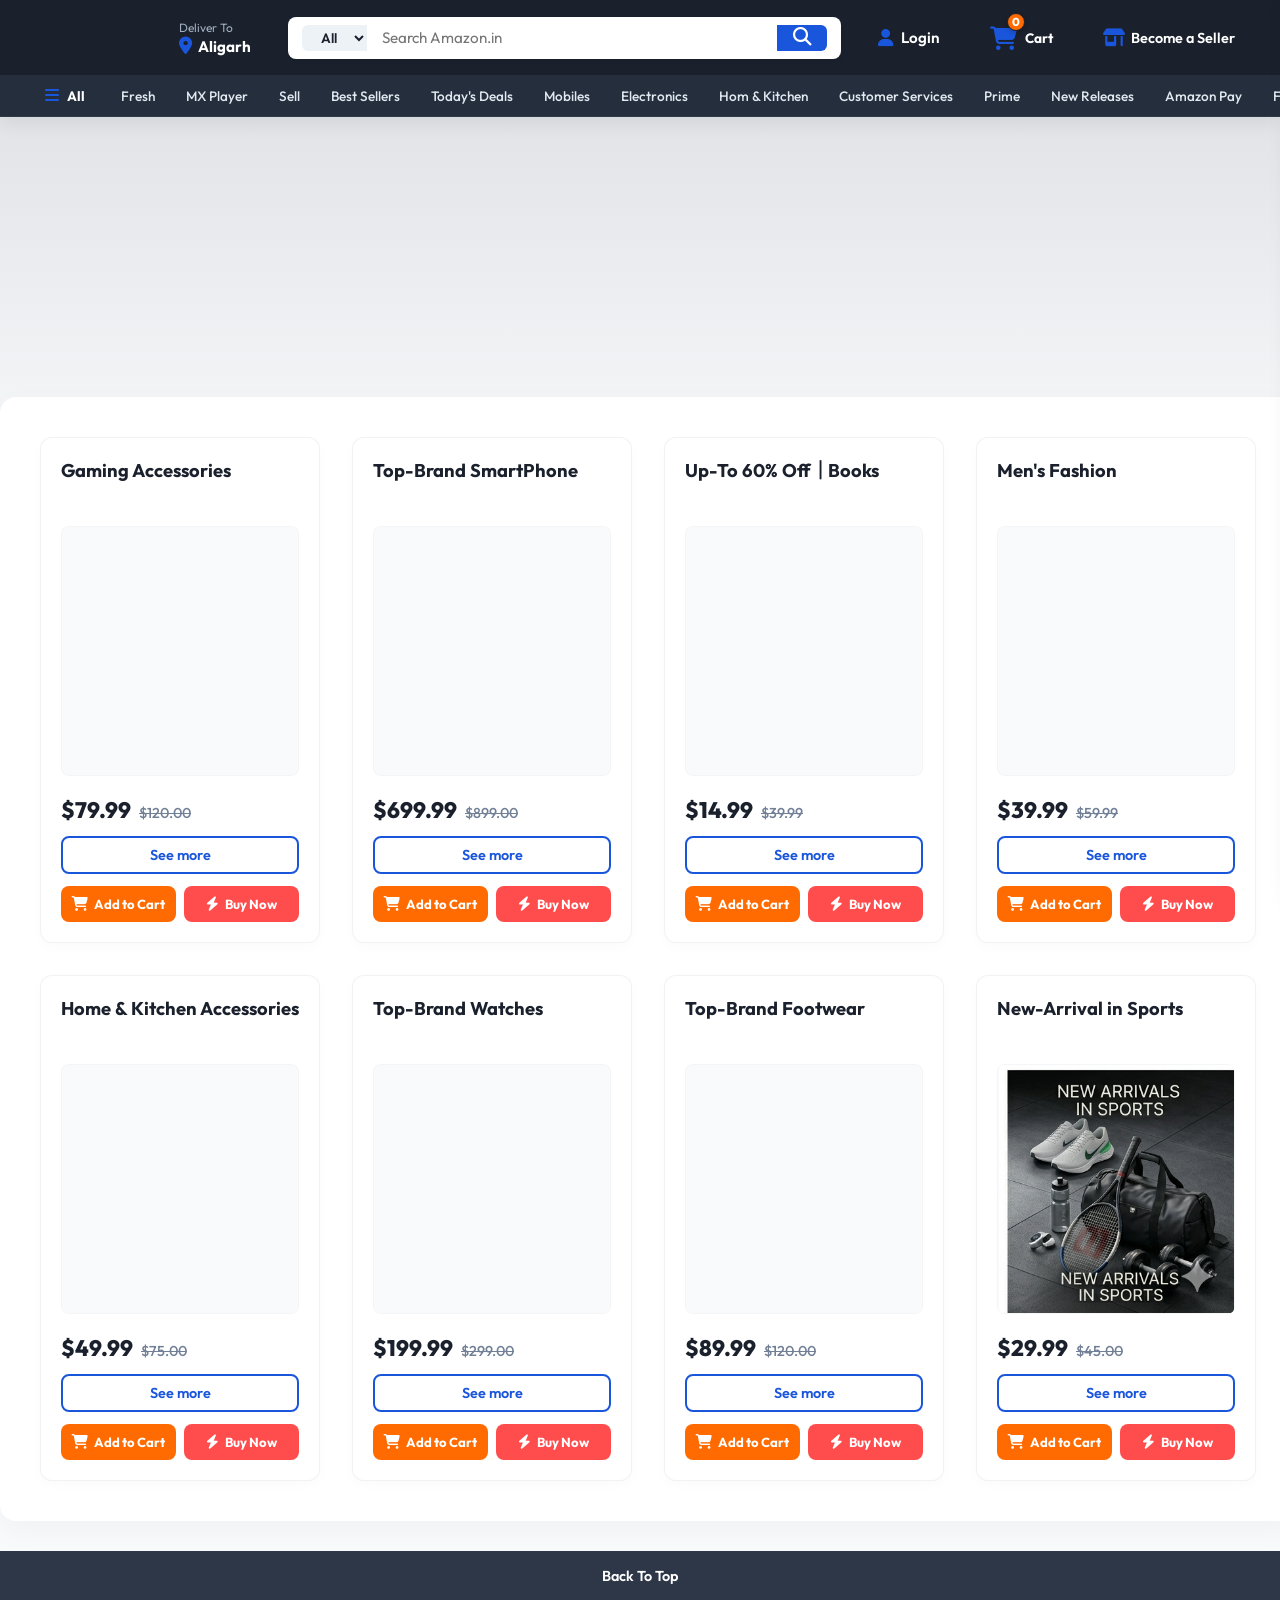
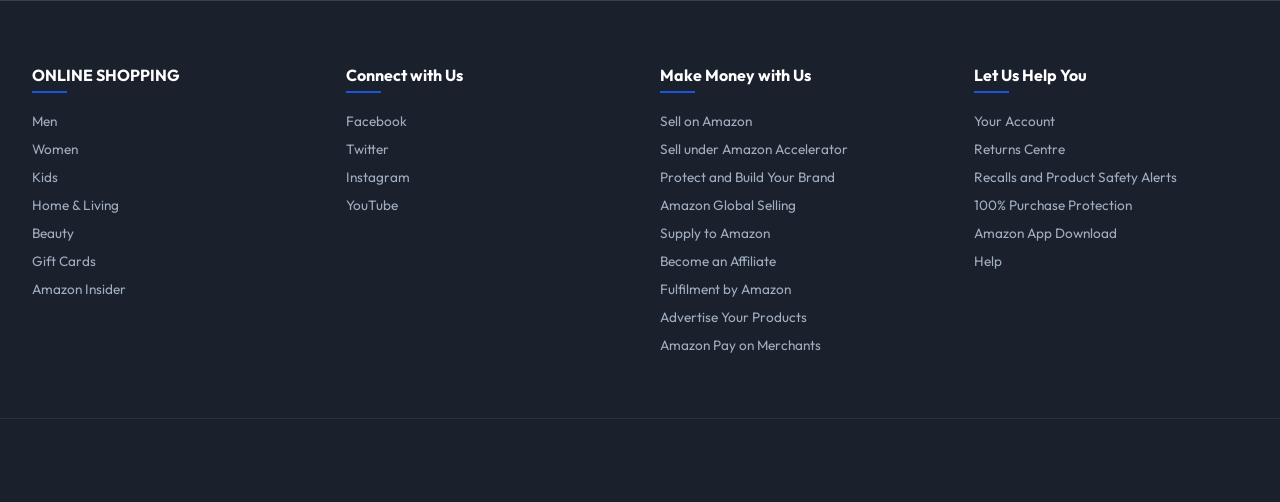
==== index.html @ 9ca62712 "Add files via upload" ====
<!DOCTYPE html>
<html lang="en">
<head>
    <meta charset="UTF-8">
    <meta http-equiv="X-UA-compatible" content="IE=edge">
    <meta name="viewport" content="width=device-width, initial-scale=1.0">
    <title>Amazon - Premium Online Shopping Store</title>
    <link rel="preconnect" href="https://fonts.googleapis.com">
    <link rel="preconnect" href="https://fonts.gstatic.com" crossorigin>
    <link href="https://fonts.googleapis.com/css2?family=Outfit:wght@300;400;500;600;700;800&display=swap" rel="stylesheet">
    <link rel="stylesheet" href="https://cdnjs.cloudflare.com/ajax/libs/font-awesome/6.4.0/css/all.min.css" integrity="sha512-iecdLmaskl7CVkqkXNQ/ZH/XLlvWZOJyj7Yy7tcenmpD1ypASozpmT/E0iPtmFIB46ZmdtAc9eNBvH0H/ZpiBw==" crossorigin="anonymous" referrerpolicy="no-referrer" />
    <link rel="stylesheet" href="style.css">
    <link rel="shortcut icon" href="images/fav.jpg" type="image/x-icon">
</head>
<body>
      <header>
        <div class="navbar">
            <div class="nav-logo border">
                <div class="logo"></div>
            </div>
            <div class="nav-add border" id="navLocationBtn">
               <p class="add1">Deliver To</p>
               <div class="add-icon">
                <i class="fa-solid fa-location-dot"></i>
                <p class="add2" id="navLocationText">Aligarh</p>
               </div>
           </div> 
            
           <div class="nav-search border">
            <select class="search-select" id="searchCategory">
             <option value="All">All</option>
             <option value="Electronics">Electronics</option>
             <option value="Books">Books</option>
             <option value="Fashion">Fashion</option>
             <option value="Home & Kitchen">Home & Kitchen</option>
             <option value="Sports">Sports</option>
            </select>
            <input placeholder="Search Amazon.in" class="input" id="searchInput">
            <div class="search-icon" id="searchBtn">
                <i class="fa-solid fa-magnifying-glass"></i>
               </div>
             </div>
             <div class="login border">
               <i class="fa-solid fa-user"></i>
               <a href="index2.html">Login</a>
           </div>
           <div class="cart border" id="cartBtn">
             <div class="cart-icon-wrapper">
               <i class="fa-solid fa-cart-shopping"></i>
               <span class="cart-badge" id="cartBadge">0</span>
             </div>
             <div class="cart2">
               Cart
             </div>
           </div>
           <div class="becomeaseller border">
             <i class="fa-solid fa-shop"></i>
             Become a Seller
         </div>
          </div>

          
         
       
        <div class="panel">
          <div class="panel-All border" id="allMenuBtn">
            <div class="panel-icon">
              <i class="fa-solid fa-bars"></i>
            </div>
            All
            <div class="panel-ops">
              <p>Fresh</p>
              <p>MX Player</p>
              <p>Sell</p>
              <p>Best Sellers</p>
              <p>Today's Deals</p>
              <p>Mobiles</p>
              <p>Electronics</p>
              <p>Hom & Kitchen</p>
              <p>Customer Services</p>
              <p>Prime</p>
              <p>New Releases</p>
              <p>Amazon Pay</p>
              <p>Fashion</p>
              <p>Car & Motorbike</p>
            </div>
          </div>
        </div>
      </header>

      <div class="main">
        
      </div>
      <!-- Main Content -->

      <div class="main-content">
        <!-- Card 1 -->
        <div class="content" data-id="1" data-name="Gaming Accessories" data-price="79.99" data-category="Electronics" data-image="Images/c1.png">
          <div class="co1">
            <h2>Gaming Accessories</h2>
            <div class="img1" style="background-image: url('Images/c1.png');"></div>
            <div class="product-price-row">
              <span class="price-tag">$79.99</span>
              <span class="original-price">$120.00</span>
            </div>
            <div class="card-footer">
              <a href="#" class="content-a">See more</a>
              <div class="action-buttons">
                <button class="btn-add-to-cart"><i class="fa-solid fa-cart-shopping"></i> Add to Cart</button>
                <button class="btn-buy-now"><i class="fa-solid fa-bolt"></i> Buy Now</button>
              </div>
            </div>
          </div>
        </div>

        <!-- Card 2 -->
        <div class="content" data-id="2" data-name="Top-Brand SmartPhone" data-price="699.99" data-category="Electronics" data-image="Images/c2.png">
          <div class="co1">
            <h2>Top-Brand SmartPhone</h2>
            <div class="img1" style="background-image: url('Images/c2.png');"></div>
            <div class="product-price-row">
              <span class="price-tag">$699.99</span>
              <span class="original-price">$899.00</span>
            </div>
            <div class="card-footer">
              <a href="#" class="content-a">See more</a>
              <div class="action-buttons">
                <button class="btn-add-to-cart"><i class="fa-solid fa-cart-shopping"></i> Add to Cart</button>
                <button class="btn-buy-now"><i class="fa-solid fa-bolt"></i> Buy Now</button>
              </div>
            </div>
          </div>
        </div>

        <!-- Card 3 -->
        <div class="content" data-id="3" data-name="Up-To 60% Off ⏐ Books" data-price="14.99" data-category="Books" data-image="Images/c3.png">
          <div class="co1">
            <h2>Up-To 60% Off ⏐ Books</h2>
            <div class="img1" style="background-image: url('Images/c4.png');"></div>
            <div class="product-price-row">
              <span class="price-tag">$14.99</span>
              <span class="original-price">$39.99</span>
            </div>
            <div class="card-footer">
              <a href="#" class="content-a">See more</a>
              <div class="action-buttons">
                <button class="btn-add-to-cart"><i class="fa-solid fa-cart-shopping"></i> Add to Cart</button>
                <button class="btn-buy-now"><i class="fa-solid fa-bolt"></i> Buy Now</button>
              </div>
            </div>
          </div>
        </div>

        <!-- Card 4 -->
        <div class="content" data-id="4" data-name="Men's Fashion" data-price="39.99" data-category="Fashion" data-image="Images/c4.png">
          <div class="co1">
            <h2>Men's Fashion</h2>
            <div class="img1" style="background-image: url('Images/c3.png');"></div>
            <div class="product-price-row">
              <span class="price-tag">$39.99</span>
              <span class="original-price">$59.99</span>
            </div>
            <div class="card-footer">
              <a href="#" class="content-a">See more</a>
              <div class="action-buttons">
                <button class="btn-add-to-cart"><i class="fa-solid fa-cart-shopping"></i> Add to Cart</button>
                <button class="btn-buy-now"><i class="fa-solid fa-bolt"></i> Buy Now</button>
              </div>
            </div>
          </div>
        </div>

        <!-- Card 5 -->
        <div class="content" data-id="5" data-name="Home & Kitchen Accessories" data-price="49.99" data-category="Home & Kitchen" data-image="Images/c5.png">
          <div class="co1">
            <h2>Home & Kitchen Accessories</h2>
            <div class="img1" style="background-image: url('Images/c5.png');"></div>
            <div class="product-price-row">
              <span class="price-tag">$49.99</span>
              <span class="original-price">$75.00</span>
            </div>
            <div class="card-footer">
              <a href="#" class="content-a">See more</a>
              <div class="action-buttons">
                <button class="btn-add-to-cart"><i class="fa-solid fa-cart-shopping"></i> Add to Cart</button>
                <button class="btn-buy-now"><i class="fa-solid fa-bolt"></i> Buy Now</button>
              </div>
            </div>
          </div>
        </div>

        <!-- Card 6 -->
        <div class="content" data-id="6" data-name="Top-Brand Watches" data-price="199.99" data-category="Fashion" data-image="Images/c6.png">
          <div class="co1">
            <h2>Top-Brand Watches</h2>
            <div class="img1" style="background-image: url('Images/c6.png');"></div>
            <div class="product-price-row">
              <span class="price-tag">$199.99</span>
              <span class="original-price">$299.00</span>
            </div>
            <div class="card-footer">
              <a href="#" class="content-a">See more</a>
              <div class="action-buttons">
                <button class="btn-add-to-cart"><i class="fa-solid fa-cart-shopping"></i> Add to Cart</button>
                <button class="btn-buy-now"><i class="fa-solid fa-bolt"></i> Buy Now</button>
              </div>
            </div>
          </div>
        </div>

        <!-- Card 7 -->
        <div class="content" data-id="7" data-name="Top-Brand Footwear" data-price="89.99" data-category="Fashion" data-image="Images/c7.png">
          <div class="co1">
            <h2>Top-Brand Footwear</h2>
            <div class="img1" style="background-image: url('Images/c7.png');"></div>
            <div class="product-price-row">
              <span class="price-tag">$89.99</span>
              <span class="original-price">$120.00</span>
            </div>
            <div class="card-footer">
              <a href="#" class="content-a">See more</a>
              <div class="action-buttons">
                <button class="btn-add-to-cart"><i class="fa-solid fa-cart-shopping"></i> Add to Cart</button>
                <button class="btn-buy-now"><i class="fa-solid fa-bolt"></i> Buy Now</button>
              </div>
            </div>
          </div>
        </div>

        <!-- Card 8 -->
        <div class="content" data-id="8" data-name="New-Arrival in Sports" data-price="29.99" data-category="Sports" data-image="images/c8.png">
          <div class="co1">
            <h2>New-Arrival in Sports</h2>
            <div class="img1" style="background-image: url('images/c8.png');"></div>
            <div class="product-price-row">
              <span class="price-tag">$29.99</span>
              <span class="original-price">$45.00</span>
            </div>
            <div class="card-footer">
              <a href="#" class="content-a">See more</a>
              <div class="action-buttons">
                <button class="btn-add-to-cart"><i class="fa-solid fa-cart-shopping"></i> Add to Cart</button>
                <button class="btn-buy-now"><i class="fa-solid fa-bolt"></i> Buy Now</button>
              </div>
            </div>
          </div>
        </div>
      </div>
         
          <footer>
            <div class="foot1">
              Back To Top
            </div>

            <div class="foot2">
              <ul>
                <p>  ONLINE SHOPPING</p>
              <a>Men</a>
              <a>Women</a>
              <a>Kids</a>
              <a>Home & Living</a>
              <a> Beauty</a>
              <a>Gift Cards</a> 
              <a> Amazon Insider</a>
              </ul>
              <ul>
              <p>	Connect with Us</p>
               <a href="https://www.facebook.com/profile.php?id=61562583734876">Facebook</a> 
                <a>Twitter</a>
                <a href="https://www.instagram.com/_siddhartt">Instagram</a>
                <a href="https://youtube.com/@siiddhartt?si=GoJlW8bai3EKEpjU"> YouTube</a>
              </ul>
              <ul>
                <p>Make Money with Us</p>
                <a>Sell on Amazon</a>
               <a> Sell under Amazon Accelerator</a>
                <a>Protect and Build Your Brand</a>
               <a> Amazon Global Selling</a>
                <a>Supply to Amazon</a>
                <a>Become an Affiliate</a>
               <a>Fulfilment by Amazon</a>
               <a>Advertise Your Products</a>
                <a>Amazon Pay on Merchants</a>
              </ul>
              <ul>
                	
             <p>Let Us Help You</p>
              <a>Your Account</a>
                <a>Returns Centre</a>
              <a> Recalls and Product Safety Alerts</a>
                  <a>100% Purchase Protection</a>
                    <a>Amazon App Download</a>
                     <a class="feedback-btn" href="mailto:siddhartsharma466@gmail.com?subject=Website Feedback">Help</a>
                </ul>
            </div>
            
           <div class="foot3">

          
           <div class="foot3-logo">

           </div>
          </div>
          
          </footer>

          <!-- Cart Slide-Out Drawer -->
          <div class="cart-drawer" id="cartDrawer">
            <div class="drawer-header">
              <h3><i class="fa-solid fa-cart-shopping"></i> Your Cart</h3>
              <button class="close-drawer-btn" id="closeDrawer"><i class="fa-solid fa-xmark"></i></button>
            </div>
            <div class="drawer-content" id="cartItemsContainer">
              <!-- Empty state -->
              <div class="empty-cart-message">
                <i class="fa-solid fa-basket-shopping"></i>
                <p>Your cart is empty</p>
                <button class="shop-now-btn" id="shopNowBtn">Shop Now</button>
              </div>
            </div>
            <div class="drawer-footer">
              <div class="subtotal-container">
                <span>Subtotal:</span>
                <span class="subtotal-price" id="cartSubtotal">$0.00</span>
              </div>
              <button class="checkout-btn" id="checkoutBtn"><i class="fa-solid fa-credit-card"></i> Proceed to Checkout</button>
            </div>
          </div>
          <div class="drawer-overlay" id="drawerOverlay"></div>

          <!-- Checkout Sandbox Modal -->
          <div class="checkout-modal" id="checkoutModal">
            <div class="modal-header">
              <h3><i class="fa-solid fa-shield-halved"></i> Secure Checkout</h3>
              <button class="close-modal-btn" id="closeModal"><i class="fa-solid fa-xmark"></i></button>
            </div>
            <div class="modal-body">
              <div class="order-summary">
                <h4>Order Summary</h4>
                <div id="modalItemsContainer"></div>
                <div class="modal-pricing">
                  <div class="price-row">
                    <span>Items:</span>
                    <span id="modalItemsTotal">$0.00</span>
                  </div>
                  <div class="price-row">
                    <span>Shipping:</span>
                    <span class="free-shipping">FREE</span>
                  </div>
                  <div class="price-row total-row">
                    <span>Order Total:</span>
                    <span id="modalOrderTotal">$0.00</span>
                  </div>
                </div>
              </div>
              <div class="shipping-details">
                <h4>Shipping Information</h4>
                <div class="shipping-address-card">
                  <i class="fa-solid fa-location-dot"></i>
                  <div>
                    <strong>Valued Customer</strong>
                    <p id="modalShippingAddress">Aligarh, Uttar Pradesh, India</p>
                  </div>
                </div>
              </div>
              <div class="payment-details">
                <h4>Payment Method</h4>
                <div class="payment-method-card">
                  <i class="fa-solid fa-credit-card"></i>
                  <span>Simulated Secure Sandbox Payment</span>
                </div>
              </div>
            </div>
            <div class="modal-footer">
              <button class="btn-complete-order" id="btnCompleteOrder"><i class="fa-solid fa-lock"></i> Complete Simulated Purchase</button>
            </div>
          </div>
          <div class="modal-overlay" id="modalOverlay"></div>

          <!-- Location Selector Modal -->
          <div class="address-modal" id="addressModal">
            <div class="modal-header">
              <h3><i class="fa-solid fa-map-location-dot"></i> Change Delivery Location</h3>
              <button class="close-modal-btn" id="closeAddressModal"><i class="fa-solid fa-xmark"></i></button>
            </div>
            <div class="modal-body">
              <p>Select your delivery destination to see local shipping rates and deals.</p>
              <div class="form-group">
                <label for="addressInput">Enter City / Region Name:</label>
                <input type="text" id="addressInput" placeholder="e.g. New Delhi, Mumbai, New York" />
              </div>
            </div>
            <div class="modal-footer">
              <button class="btn-save-address" id="btnSaveAddress">Update Location</button>
            </div>
          </div>

          <!-- Success Screen Splash -->
          <div class="success-screen" id="successScreen">
            <div class="success-card">
              <div class="success-icon-container">
                <i class="fa-solid fa-circle-check"></i>
              </div>
              <h2>Order Confirmed!</h2>
              <p>Thank you for your purchase. Your simulated order was processed successfully.</p>
              <div class="order-id-box">
                <span>Order ID:</span>
                <span id="orderIdText">AMZ-932840-IN</span>
              </div>
              <button class="btn-dismiss-success" id="btnDismissSuccess">Continue Shopping</button>
            </div>
          </div>

          <!-- Left sliding Sidebar Menu -->
          <div class="sidebar-menu" id="sidebarMenu">
            <div class="sidebar-header">
              <a href="index2.html" class="sidebar-user">
                <i class="fa-solid fa-circle-user"></i> Hello, Sign in
              </a>
              <button class="close-sidebar-btn" id="closeSidebar"><i class="fa-solid fa-xmark"></i></button>
            </div>
            <div class="sidebar-content">
              <div class="sidebar-section">
                <h3>Trending</h3>
                <ul>
                  <li><a href="#" class="sidebar-link" data-filter="All">Best Sellers</a></li>
                  <li><a href="#" class="sidebar-link" data-filter="All">New Releases</a></li>
                  <li><a href="#" class="sidebar-link" data-filter="All">Movers & Shakers</a></li>
                </ul>
              </div>
              <hr class="sidebar-divider" />
              <div class="sidebar-section">
                <h3>Shop by Category</h3>
                <ul>
                  <li><a href="#" class="sidebar-link" data-filter="Electronics"><i class="fa-solid fa-laptop"></i> Electronics</a></li>
                  <li><a href="#" class="sidebar-link" data-filter="Books"><i class="fa-solid fa-book"></i> Books</a></li>
                  <li><a href="#" class="sidebar-link" data-filter="Fashion"><i class="fa-solid fa-shirt"></i> Fashion</a></li>
                  <li><a href="#" class="sidebar-link" data-filter="Home & Kitchen"><i class="fa-solid fa-house-laptop"></i> Home & Kitchen</a></li>
                  <li><a href="#" class="sidebar-link" data-filter="Sports"><i class="fa-solid fa-dumbbell"></i> Sports & Outdoors</a></li>
                </ul>
              </div>
              <hr class="sidebar-divider" />
              <div class="sidebar-section">
                <h3>Help & Settings</h3>
                <ul>
                  <li><a href="index2.html">Your Account</a></li>
                  <li><a href="mailto:siddhartsharma466@gmail.com?subject=Website Feedback">Customer Service</a></li>
                  <li><a href="index2.html">Sign In</a></li>
                </ul>
              </div>
            </div>
          </div>
          <div class="sidebar-overlay" id="sidebarOverlay"></div>

          <!-- Storefront Script Link -->
          <script src="store.js"></script>
</body>
</html>
---- style.css ----
/* ==========================================================================
   Premium Design System & Reset
   ========================================================================== */
* {
    margin: 0;
    padding: 0;
    box-sizing: border-box;
    font-family: 'Outfit', sans-serif;
}

:root {
    --color-dominant: #FFFFFF;
    --color-secondary: #1A202C;
    --color-brand: #1A56DB;
    --color-brand-hover: #1140a3;
    --color-brand-light: rgba(26, 86, 219, 0.08);
    --color-accent-orange: #FF6B00;
    --color-accent-orange-hover: #e05e00;
    --color-accent-crimson: #FF4D4D;
    --color-accent-crimson-hover: #e03b3b;
    --color-text-muted: #718096;
    --color-bg-light: #F8FAFC;
    --transition-smooth: all 0.3s cubic-bezier(0.4, 0, 0.2, 1);
    --transition-elastic: all 0.5s cubic-bezier(0.175, 0.885, 0.32, 1.275);
}

body {
    background-color: var(--color-bg-light);
    color: var(--color-secondary);
    min-height: 100vh;
    display: flex;
    flex-direction: column;
    overflow-x: hidden;
}

/* ==========================================================================
   Header & Navbar (Charcoal #1A202C)
   ========================================================================== */
header {
    position: sticky;
    top: 0;
    z-index: 100;
    box-shadow: 0 4px 20px rgba(0, 0, 0, 0.08);
}

.navbar {
    height: 75px;
    background-color: var(--color-secondary);
    color: var(--color-dominant);
    display: flex;
    justify-content: space-between;
    align-items: center;
    padding: 0 2rem;
    gap: 1.5rem;
}

.nav-logo {
    display: flex;
    align-items: center;
    justify-content: center;
    height: 45px;
    width: 110px;
}

.logo {
    background-image: url("Images/amazon_logo.png");
    height: 40px;
    background-size: contain;
    background-repeat: no-repeat;
    background-position: center;
    width: 100%;
    transition: var(--transition-elastic);
}

.logo:hover {
    transform: scale(1.08);
}

/* Premium Border Link Wrappers */
.border {
    border: 1.5px solid transparent;
    padding: 6px 12px;
    border-radius: 8px;
    transition: var(--transition-smooth);
    cursor: pointer;
}

.border:hover {
    border-color: rgba(26, 86, 219, 0.4);
    background-color: rgba(26, 86, 219, 0.1);
    box-shadow: 0 0 12px rgba(26, 86, 219, 0.15);
}

/* Address Box styling */
.nav-add {
    display: flex;
    flex-direction: column;
    justify-content: center;
}

.add1 {
    color: #A0AEC0;
    font-size: 0.75rem;
    font-weight: 400;
}

.add-icon {
    display: flex;
    align-items: center;
    gap: 6px;
    margin-top: 2px;
}

.add-icon i {
    color: var(--color-brand);
    font-size: 1.1rem;
    animation: bounceSlow 3s infinite;
}

.add2 {
    font-size: 0.95rem;
    font-weight: 700;
}

/* High Contrast Search Bar */
.nav-search {
    display: flex;
    flex: 1;
    max-width: 750px;
    height: 42px;
    border-radius: 8px;
    background-color: var(--color-dominant);
    border: 2px solid transparent;
    transition: var(--transition-smooth);
    box-shadow: 0 2px 5px rgba(0, 0, 0, 0.05);
}

.nav-search:hover,
.nav-search:focus-within {
    border-color: var(--color-brand);
    box-shadow: 0 0 10px rgba(26, 86, 219, 0.25);
}

.search-select {
    background-color: #EDF2F7;
    color: var(--color-secondary);
    font-size: 0.85rem;
    font-weight: 600;
    width: 65px;
    text-align: center;
    border-top-left-radius: 6px;
    border-bottom-left-radius: 6px;
    border: none;
    outline: none;
    cursor: pointer;
    transition: var(--transition-smooth);
    padding: 0 8px;
}

.search-select:hover {
    background-color: #E2E8F0;
}

.input {
    flex: 1;
    font-size: 0.95rem;
    border: none;
    outline: none;
    padding: 0 15px;
    color: var(--color-secondary);
    background: transparent;
}

.search-icon {
    width: 50px;
    display: flex;
    justify-content: center;
    align-items: center;
    font-size: 1.15rem;
    border-top-right-radius: 6px;
    border-bottom-right-radius: 6px;
    background-color: var(--color-brand);
    color: var(--color-dominant);
    cursor: pointer;
    transition: var(--transition-smooth);
}

.search-icon:hover {
    background-color: var(--color-brand-hover);
}

.search-icon:hover i {
    transform: scale(1.15) rotate(15deg);
}

.search-icon i {
    transition: var(--transition-smooth);
}

/* User & Cart Icons Styling */
.login {
    display: flex;
    align-items: center;
    gap: 8px;
    font-size: 0.95rem;
    font-weight: 600;
}

.login i {
    color: var(--color-brand);
    font-size: 1.1rem;
    transition: var(--transition-smooth);
}

.login:hover i {
    transform: translateY(-2px);
}

a {
    color: var(--color-dominant);
    text-decoration: none;
    transition: var(--transition-smooth);
}

.cart {
    font-size: 1.5rem;
    display: flex;
    align-items: center;
    gap: 8px;
}

.cart i {
    color: var(--color-brand);
    transition: var(--transition-elastic);
}

.cart:hover i {
    transform: translateY(-4px) scale(1.1);
    animation: cartBounce 0.6s ease;
}

.cart2 {
    font-size: 0.85rem;
    font-weight: 700;
}

.becomeaseller {
    font-size: 0.9rem;
    font-weight: 600;
    display: flex;
    align-items: center;
    gap: 6px;
}

.becomeaseller i {
    color: var(--color-brand);
    font-size: 1.1rem;
}

/* Sub Navigation Panel */
.panel {
    height: 42px;
    background-color: #242E3D;
    display: flex;
    color: var(--color-dominant);
    padding: 0 2rem;
    align-items: center;
    font-size: 0.85rem;
    border-bottom: 1px solid rgba(255, 255, 255, 0.05);
}

.panel-All {
    display: flex;
    align-items: center;
    gap: 8px;
    cursor: pointer;
    font-weight: 700;
}

.panel-icon i {
    color: var(--color-brand);
    font-size: 1rem;
    transition: var(--transition-smooth);
}

.panel-All:hover .panel-icon i {
    transform: rotate(90deg);
}

.panel-ops {
    display: flex;
    align-items: center;
    gap: 15px;
    margin-left: 20px;
    overflow-x: auto;
    white-space: nowrap;
    scrollbar-width: none;
}

.panel-ops::-webkit-scrollbar {
    display: none;
}

.panel-ops p {
    cursor: pointer;
    transition: var(--transition-smooth);
    color: #E2E8F0;
    font-weight: 500;
    padding: 4px 8px;
    border-radius: 4px;
}

.panel-ops p:hover {
    color: var(--color-dominant);
    background-color: rgba(26, 86, 219, 0.15);
}

/* ==========================================================================
   Hero / Billboard Banner
   ========================================================================== */
.main {
    background-image: linear-gradient(to bottom, rgba(26, 32, 44, 0.1), rgba(248, 250, 252, 1)), url(Images/hero4.png);
    background-size: cover;
    background-position: center;
    height: 380px;
    display: flex;
    justify-content: center;
    align-items: flex-end;
    position: relative;
}

/* ==========================================================================
   Product Grid (Dominant White Background #FFFFFF)
   ========================================================================== */
.main-content {
    display: grid;
    grid-template-columns: repeat(auto-fit, minmax(280px, 1fr));
    gap: 2rem;
    padding: 2.5rem;
    background-color: var(--color-dominant);
    max-width: 1400px;
    margin: -100px auto 30px;
    border-radius: 16px;
    box-shadow: 0 10px 30px rgba(0, 0, 0, 0.04);
    position: relative;
    z-index: 10;
}

/* Elegant Cards */
.content {
    background-color: var(--color-dominant);
    border: 1px solid rgba(0, 0, 0, 0.05);
    border-radius: 12px;
    padding: 20px;
    display: flex;
    flex-direction: column;
    transition: var(--transition-smooth);
    box-shadow: 0 4px 12px rgba(0, 0, 0, 0.02);
    animation: fadeInUp 0.8s ease backwards;
}

/* Stagger card load animations */
.content:nth-child(1) { animation-delay: 0.05s; }
.content:nth-child(2) { animation-delay: 0.10s; }
.content:nth-child(3) { animation-delay: 0.15s; }
.content:nth-child(4) { animation-delay: 0.20s; }
.content:nth-child(5) { animation-delay: 0.25s; }
.content:nth-child(6) { animation-delay: 0.30s; }
.content:nth-child(7) { animation-delay: 0.35s; }
.content:nth-child(8) { animation-delay: 0.40s; }

.content:hover {
    transform: translateY(-8px);
    box-shadow: 0 20px 35px rgba(26, 86, 219, 0.08), 0 5px 15px rgba(0, 0, 0, 0.02);
    border-color: rgba(26, 86, 219, 0.2);
}

.co1 {
    display: flex;
    flex-direction: column;
    height: 100%;
}

.co1 h2 {
    font-size: 1.15rem;
    font-weight: 700;
    color: var(--color-secondary);
    line-height: 1.4;
    margin-bottom: 8px;
    height: 50px;
    display: -webkit-box;
    -webkit-line-clamp: 2;
    -webkit-box-orient: vertical;
    overflow: hidden;
}

/* Card Image Box with Zoom Effect */
.img1 {
    height: 250px;
    background-size: contain;
    background-position: center;
    background-repeat: no-repeat;
    margin: 10px 0 20px;
    border-radius: 8px;
    transition: var(--transition-elastic);
    background-color: var(--color-bg-light);
    border: 1px solid rgba(0, 0, 0, 0.02);
}

.content:hover .img1 {
    transform: scale(1.04);
}

/* Footer Section of Cards */
.card-footer {
    display: flex;
    flex-direction: column;
    gap: 12px;
    margin-top: auto;
}

/* "See More" - Brand/Trust Blue #1A56DB Outline Button */
.content-a {
    display: inline-block;
    width: 100%;
    text-align: center;
    border: 2px solid var(--color-brand);
    color: var(--color-brand);
    padding: 8px 16px;
    border-radius: 8px;
    font-weight: 600;
    font-size: 0.9rem;
    transition: var(--transition-smooth);
}

.content-a:hover {
    background-color: var(--color-brand);
    color: var(--color-dominant);
    box-shadow: 0 4px 12px rgba(26, 86, 219, 0.25);
}

/* High-Conversion Impulse Click CTA Buttons */
.action-buttons {
    display: flex;
    gap: 8px;
    width: 100%;
}

/* Add to Cart: Vivid Orange #FF6B00 */
.btn-add-to-cart {
    flex: 1;
    background-color: var(--color-accent-orange);
    color: var(--color-dominant);
    border: none;
    padding: 10px 8px;
    border-radius: 8px;
    font-weight: 700;
    font-size: 0.82rem;
    cursor: pointer;
    transition: var(--transition-smooth);
    display: flex;
    align-items: center;
    justify-content: center;
    gap: 6px;
}

.btn-add-to-cart:hover {
    background-color: var(--color-accent-orange-hover);
    box-shadow: 0 4px 14px rgba(255, 107, 0, 0.35);
    transform: translateY(-1px);
}

.btn-add-to-cart:active {
    transform: translateY(1px);
}

/* Buy Now: Electric Crimson #FF4D4D */
.btn-buy-now {
    flex: 1;
    background-color: var(--color-accent-crimson);
    color: var(--color-dominant);
    border: none;
    padding: 10px 8px;
    border-radius: 8px;
    font-weight: 700;
    font-size: 0.82rem;
    cursor: pointer;
    transition: var(--transition-smooth);
    display: flex;
    align-items: center;
    justify-content: center;
    gap: 6px;
}

.btn-buy-now:hover {
    background-color: var(--color-accent-crimson-hover);
    box-shadow: 0 4px 14px rgba(255, 77, 77, 0.35);
    transform: translateY(-1px);
}

.btn-buy-now:active {
    transform: translateY(1px);
}

.btn-add-to-cart i,
.btn-buy-now i {
    font-size: 0.9rem;
}

/* ==========================================================================
   Footer (Charcoal #1A202C)
   ========================================================================== */
footer {
    margin-top: auto;
}

/* Back to Top */
.foot1 {
    background-color: #2D3748;
    color: var(--color-dominant);
    height: 50px;
    display: flex;
    justify-content: center;
    align-items: center;
    font-size: 0.9rem;
    font-weight: 600;
    cursor: pointer;
    transition: var(--transition-smooth);
    border-bottom: 1px solid rgba(255, 255, 255, 0.05);
}

.foot1:hover {
    background-color: var(--color-brand);
    box-shadow: 0 -4px 15px rgba(26, 86, 219, 0.2);
}

/* Footer Links Panel */
.foot2 {
    background-color: var(--color-secondary);
    color: var(--color-dominant);
    padding: 4rem 2rem;
    display: grid;
    grid-template-columns: repeat(auto-fit, minmax(200px, 1fr));
    gap: 2.5rem;
    max-width: 1400px;
    margin: 0 auto;
    width: 100%;
}

.foot2 ul {
    list-style: none;
    margin-top: 0;
}

.foot2 p {
    font-size: 1rem;
    font-weight: 700;
    color: var(--color-dominant);
    margin-bottom: 1.2rem;
    position: relative;
    padding-bottom: 8px;
}

.foot2 p::after {
    content: '';
    position: absolute;
    bottom: 0;
    left: 0;
    width: 35px;
    height: 2px;
    background-color: var(--color-brand);
}

.foot2 a {
    display: block;
    font-size: 0.85rem;
    margin-top: 10px;
    color: #A0AEC0;
    cursor: pointer;
    transition: var(--transition-smooth);
}

.foot2 a:hover {
    color: var(--color-brand);
    transform: translateX(4px);
}

/* Base Logo Copyright Bar */
.foot3 {
    background-color: var(--color-secondary);
    border-top: 1px solid rgba(255, 255, 255, 0.08);
    padding: 1.5rem 0;
    display: flex;
    justify-content: center;
    align-items: center;
}

.foot3-logo {
    background-image: url("Images/amazon_logo.png");
    background-size: contain;
    background-repeat: no-repeat;
    background-position: center;
    height: 35px;
    width: 100px;
    opacity: 0.8;
    transition: var(--transition-smooth);
}

.foot3-logo:hover {
    opacity: 1;
}

/* ==========================================================================
   Animations
   ========================================================================== */
@keyframes fadeInUp {
    from {
        opacity: 0;
        transform: translateY(20px);
    }
    to {
        opacity: 1;
        transform: translateY(0);
    }
}

@keyframes bounceSlow {
    0%, 100% {
        transform: translateY(0);
    }
    50% {
        transform: translateY(-4px);
    }
}

@keyframes cartBounce {
    0%, 100% {
        transform: translateY(-4px) scale(1.1);
    }
    50% {
        transform: translateY(-8px) scale(1.15);
    }
}

/* ==========================================================================
   E-Commerce Extension Styles
   ========================================================================== */

/* Price Display Rows */
.product-price-row {
    display: flex;
    align-items: baseline;
    gap: 8px;
    margin-bottom: 12px;
}

.price-tag {
    font-size: 1.4rem;
    font-weight: 800;
    color: var(--color-secondary);
}

.original-price {
    font-size: 0.9rem;
    color: var(--color-text-muted);
    text-decoration: line-through;
    font-weight: 500;
}

/* Cart Icon Wrapper & Badge Overlay */
.cart-icon-wrapper {
    position: relative;
    display: inline-block;
}

.cart-badge {
    background-color: var(--color-accent-orange);
    color: var(--color-dominant);
    font-size: 0.72rem;
    font-weight: 800;
    width: 18px;
    height: 18px;
    border-radius: 50%;
    position: absolute;
    top: -10px;
    right: -8px;
    display: flex;
    align-items: center;
    justify-content: center;
    border: 1.5px solid var(--color-secondary);
    transition: var(--transition-elastic);
    box-shadow: 0 2px 5px rgba(0, 0, 0, 0.2);
}

.cart-badge.bump {
    transform: scale(1.4);
    background-color: var(--color-accent-crimson);
}

/* ==========================================================================
   Slide-Out Cart Drawer (Right Side)
   ========================================================================== */
.cart-drawer {
    position: fixed;
    top: 0;
    right: -400px;
    width: 380px;
    max-width: 90%;
    height: 100%;
    background-color: var(--color-dominant);
    z-index: 150;
    box-shadow: -5px 0 25px rgba(0, 0, 0, 0.15);
    transition: var(--transition-smooth);
    display: flex;
    flex-direction: column;
}

.cart-drawer.open {
    right: 0;
}

.drawer-header {
    background-color: var(--color-secondary);
    color: var(--color-dominant);
    padding: 1.5rem;
    display: flex;
    justify-content: space-between;
    align-items: center;
}

.drawer-header h3 {
    font-size: 1.2rem;
    font-weight: 700;
    display: flex;
    align-items: center;
    gap: 8px;
}

.close-drawer-btn,
.close-modal-btn {
    background: transparent;
    border: none;
    color: var(--color-text-muted);
    font-size: 1.3rem;
    cursor: pointer;
    transition: var(--transition-smooth);
    display: flex;
    align-items: center;
}

.close-drawer-btn:hover {
    color: var(--color-accent-crimson);
    transform: rotate(90deg);
}

.close-modal-btn:hover {
    color: var(--color-secondary);
}

.drawer-content {
    flex: 1;
    overflow-y: auto;
    padding: 1.5rem;
    display: flex;
    flex-direction: column;
    gap: 1.5rem;
}

/* Empty Cart State */
.empty-cart-message {
    display: flex;
    flex-direction: column;
    align-items: center;
    justify-content: center;
    height: 100%;
    color: var(--color-text-muted);
    text-align: center;
    gap: 15px;
}

.empty-cart-message i {
    font-size: 3.5rem;
    color: #E2E8F0;
}

.empty-cart-message p {
    font-size: 0.95rem;
    font-weight: 600;
}

.shop-now-btn {
    background-color: var(--color-brand);
    color: var(--color-dominant);
    border: none;
    padding: 10px 20px;
    border-radius: 8px;
    font-weight: 700;
    cursor: pointer;
    font-size: 0.85rem;
    transition: var(--transition-smooth);
}

.shop-now-btn:hover {
    background-color: var(--color-brand-hover);
}

/* Cart Item Rows */
.cart-item-row {
    display: flex;
    gap: 12px;
    align-items: center;
    padding-bottom: 1.2rem;
    border-bottom: 1px solid #E2E8F0;
}

.cart-item-img {
    width: 60px;
    height: 60px;
    background-size: contain;
    background-position: center;
    background-repeat: no-repeat;
    border-radius: 6px;
    background-color: var(--color-bg-light);
    border: 1px solid rgba(0, 0, 0, 0.05);
}

.cart-item-info {
    flex: 1;
}

.cart-item-title {
    font-size: 0.88rem;
    font-weight: 700;
    color: var(--color-secondary);
    display: -webkit-box;
    -webkit-line-clamp: 1;
    -webkit-box-orient: vertical;
    overflow: hidden;
    margin-bottom: 4px;
}

.cart-item-price {
    font-size: 0.92rem;
    color: var(--color-brand);
    font-weight: 700;
}

.cart-item-controls {
    display: flex;
    align-items: center;
    gap: 10px;
}

.qty-btn {
    background-color: #EDF2F7;
    border: none;
    width: 24px;
    height: 24px;
    border-radius: 4px;
    cursor: pointer;
    font-weight: 700;
    font-size: 0.9rem;
    display: flex;
    align-items: center;
    justify-content: center;
    transition: var(--transition-smooth);
}

.qty-btn:hover {
    background-color: #CBD5E0;
}

.item-qty {
    font-size: 0.9rem;
    font-weight: 700;
    min-width: 15px;
    text-align: center;
}

.delete-item-btn {
    background: transparent;
    border: none;
    color: var(--color-text-muted);
    cursor: pointer;
    font-size: 0.95rem;
    transition: var(--transition-smooth);
    padding: 4px;
}

.delete-item-btn:hover {
    color: var(--color-accent-crimson);
}

.drawer-footer {
    padding: 1.5rem;
    background-color: var(--color-bg-light);
    border-top: 1px solid #E2E8F0;
}

.subtotal-container {
    display: flex;
    justify-content: space-between;
    font-size: 1.1rem;
    font-weight: 700;
    margin-bottom: 1rem;
}

.subtotal-price {
    color: var(--color-brand);
}

.checkout-btn {
    background-color: var(--color-accent-orange);
    color: var(--color-dominant);
    border: none;
    width: 100%;
    padding: 12px;
    border-radius: 8px;
    font-weight: 700;
    font-size: 0.95rem;
    cursor: pointer;
    transition: var(--transition-smooth);
    display: flex;
    align-items: center;
    justify-content: center;
    gap: 8px;
    box-shadow: 0 4px 10px rgba(255, 107, 0, 0.15);
}

.checkout-btn:hover {
    background-color: var(--color-accent-orange-hover);
    box-shadow: 0 6px 15px rgba(255, 107, 0, 0.3);
}

/* Overlays */
.drawer-overlay,
.modal-overlay,
.sidebar-overlay {
    position: fixed;
    top: 0;
    left: 0;
    width: 100%;
    height: 100%;
    background-color: rgba(0, 0, 0, 0.5);
    z-index: 140;
    opacity: 0;
    pointer-events: none;
    transition: var(--transition-smooth);
    backdrop-filter: blur(2px);
}

.drawer-overlay.active,
.modal-overlay.active,
.sidebar-overlay.active {
    opacity: 1;
    pointer-events: auto;
}

/* ==========================================================================
   Checkout Modal (Simulated Sandbox)
   ========================================================================== */
.checkout-modal,
.address-modal {
    position: fixed;
    top: 50%;
    left: 50%;
    transform: translate(-50%, -50%) scale(0.9);
    width: 580px;
    max-width: 95%;
    max-height: 90vh;
    background-color: var(--color-dominant);
    border-radius: 16px;
    z-index: 160;
    box-shadow: 0 25px 50px -12px rgba(0, 0, 0, 0.25);
    display: flex;
    flex-direction: column;
    opacity: 0;
    pointer-events: none;
    transition: var(--transition-smooth);
    overflow: hidden;
}

.checkout-modal.open,
.address-modal.open {
    transform: translate(-50%, -50%) scale(1);
    opacity: 1;
    pointer-events: auto;
}

.modal-header {
    background-color: var(--color-bg-light);
    border-bottom: 1px solid #E2E8F0;
    padding: 1.2rem 1.5rem;
    display: flex;
    justify-content: space-between;
    align-items: center;
}

.modal-header h3 {
    font-size: 1.15rem;
    font-weight: 700;
    display: flex;
    align-items: center;
    gap: 8px;
    color: var(--color-brand);
}

.modal-body {
    padding: 1.5rem;
    overflow-y: auto;
    display: flex;
    flex-direction: column;
    gap: 1.5rem;
}

.modal-body h4 {
    font-size: 0.95rem;
    font-weight: 700;
    text-transform: uppercase;
    letter-spacing: 0.5px;
    color: var(--color-secondary);
    margin-bottom: 10px;
}

/* Order Summary */
.order-summary-item {
    display: flex;
    justify-content: space-between;
    font-size: 0.9rem;
    margin-bottom: 8px;
    color: #4A5568;
}

.modal-pricing {
    background-color: var(--color-bg-light);
    padding: 1rem;
    border-radius: 8px;
    margin-top: 10px;
    border: 1px dashed #CBD5E0;
}

.price-row {
    display: flex;
    justify-content: space-between;
    font-size: 0.9rem;
    margin-bottom: 6px;
}

.free-shipping {
    color: #38A169;
    font-weight: 700;
}

.total-row {
    font-size: 1.1rem;
    font-weight: 800;
    color: var(--color-secondary);
    border-top: 1px solid #E2E8F0;
    padding-top: 8px;
    margin-top: 8px;
    margin-bottom: 0;
}

/* Details Cards */
.shipping-address-card,
.payment-method-card {
    display: flex;
    align-items: center;
    gap: 12px;
    padding: 1rem;
    border: 1px solid #E2E8F0;
    border-radius: 8px;
    background-color: var(--color-dominant);
}

.shipping-address-card i {
    font-size: 1.5rem;
    color: var(--color-brand);
}

.shipping-address-card strong {
    font-size: 0.9rem;
    color: var(--color-secondary);
}

.shipping-address-card p {
    font-size: 0.85rem;
    color: var(--color-text-muted);
    margin-top: 2px;
}

.payment-method-card i {
    font-size: 1.3rem;
    color: #38A169;
}

.payment-method-card span {
    font-size: 0.9rem;
    font-weight: 600;
    margin: 0;
    color: var(--color-secondary);
}

.modal-footer {
    padding: 1.2rem 1.5rem;
    background-color: var(--color-bg-light);
    border-top: 1px solid #E2E8F0;
    display: flex;
    justify-content: flex-end;
}

.btn-complete-order {
    background-color: var(--color-accent-crimson);
    color: var(--color-dominant);
    border: none;
    padding: 12px 24px;
    border-radius: 8px;
    font-weight: 700;
    font-size: 0.95rem;
    cursor: pointer;
    transition: var(--transition-smooth);
    display: flex;
    align-items: center;
    gap: 8px;
    box-shadow: 0 4px 10px rgba(255, 77, 77, 0.25);
    width: 100%;
    justify-content: center;
}

.btn-complete-order:hover {
    background-color: var(--color-accent-crimson-hover);
    box-shadow: 0 6px 15px rgba(255, 77, 77, 0.4);
}

/* ==========================================================================
   Address Modal Styling
   ========================================================================== */
.form-group {
    display: flex;
    flex-direction: column;
    gap: 8px;
}

.form-group label {
    font-size: 0.95rem;
    font-weight: 700;
    color: var(--color-secondary);
}

.form-group input {
    border: 1.5px solid #CBD5E0;
    padding: 10px 14px;
    border-radius: 8px;
    font-size: 0.95rem;
    font-weight: 500;
    outline: none;
    transition: var(--transition-smooth);
}

.form-group input:focus {
    border-color: var(--color-brand);
    box-shadow: 0 0 0 3px var(--color-brand-light);
}

.btn-save-address {
    background-color: var(--color-brand);
    color: var(--color-dominant);
    border: none;
    padding: 10px 20px;
    border-radius: 8px;
    font-weight: 700;
    font-size: 0.9rem;
    cursor: pointer;
    transition: var(--transition-smooth);
}

.btn-save-address:hover {
    background-color: var(--color-brand-hover);
}

/* ==========================================================================
   Success Checkout Screen Splash
   ========================================================================== */
.success-screen {
    position: fixed;
    top: 0;
    left: 0;
    width: 100%;
    height: 100%;
    background-color: rgba(26, 32, 44, 0.85);
    backdrop-filter: blur(8px);
    z-index: 200;
    display: flex;
    align-items: center;
    justify-content: center;
    opacity: 0;
    pointer-events: none;
    transition: var(--transition-smooth);
}

.success-screen.active {
    opacity: 1;
    pointer-events: auto;
}

.success-card {
    background-color: var(--color-dominant);
    border-radius: 16px;
    padding: 3rem;
    text-align: center;
    max-width: 480px;
    width: 90%;
    box-shadow: 0 25px 50px rgba(0, 0, 0, 0.3);
    transform: translateY(20px);
    transition: var(--transition-elastic);
}

.success-screen.active .success-card {
    transform: translateY(0);
}

.success-icon-container {
    width: 70px;
    height: 70px;
    background-color: rgba(56, 161, 105, 0.1);
    color: #38A169;
    border-radius: 50%;
    display: flex;
    align-items: center;
    justify-content: center;
    font-size: 3.5rem;
    margin: 0 auto 1.5rem;
    animation: successPulse 2s infinite;
}

.success-card h2 {
    font-size: 1.8rem;
    font-weight: 800;
    color: var(--color-secondary);
    margin-bottom: 0.5rem;
}

.success-card p {
    font-size: 0.95rem;
    color: var(--color-text-muted);
    line-height: 1.5;
    margin-bottom: 1.5rem;
}

.order-id-box {
    background-color: var(--color-bg-light);
    border: 1px solid #E2E8F0;
    border-radius: 8px;
    padding: 10px;
    font-size: 0.95rem;
    font-weight: 700;
    color: var(--color-secondary);
    margin-bottom: 2rem;
}

.order-id-box span:first-child {
    color: var(--color-text-muted);
    font-weight: 500;
    margin-right: 6px;
}

.btn-dismiss-success {
    background-color: var(--color-brand);
    color: var(--color-dominant);
    border: none;
    padding: 12px 24px;
    border-radius: 8px;
    font-weight: 700;
    font-size: 0.95rem;
    cursor: pointer;
    transition: var(--transition-smooth);
    width: 100%;
}

.btn-dismiss-success:hover {
    background-color: var(--color-brand-hover);
}

/* ==========================================================================
   Left sliding Sidebar Navigation Menu ("All" Sidebar)
   ========================================================================== */
.sidebar-menu {
    position: fixed;
    top: 0;
    left: -380px;
    width: 350px;
    max-width: 85%;
    height: 100vh;
    background-color: var(--color-dominant);
    z-index: 200;
    box-shadow: 5px 0 25px rgba(0, 0, 0, 0.15);
    transition: var(--transition-smooth);
    display: flex;
    flex-direction: column;
}

.sidebar-menu.open {
    left: 0;
}

.sidebar-header {
    background-color: #232f3e;
    color: var(--color-dominant);
    padding: 1.2rem 2rem;
    display: flex;
    justify-content: space-between;
    align-items: center;
}

.sidebar-user {
    display: flex;
    align-items: center;
    gap: 10px;
    font-size: 1.2rem;
    font-weight: 700;
    color: var(--color-dominant);
    text-decoration: none;
}

.sidebar-user i {
    font-size: 1.6rem;
}

.close-sidebar-btn {
    background: transparent;
    border: none;
    color: #A0AEC0;
    font-size: 1.5rem;
    cursor: pointer;
    transition: var(--transition-smooth);
    display: flex;
    align-items: center;
}

.close-sidebar-btn:hover {
    color: var(--color-dominant);
    transform: rotate(90deg);
}

.sidebar-content {
    flex: 1;
    overflow-y: auto;
}

.sidebar-section {
    padding: 1.5rem 2rem;
}

.sidebar-section h3 {
    font-size: 0.95rem;
    color: var(--color-secondary);
    text-transform: uppercase;
    font-weight: 800;
    margin-bottom: 12px;
    letter-spacing: 0.5px;
}

.sidebar-section ul {
    list-style: none;
}

.sidebar-section li a {
    display: flex;
    align-items: center;
    gap: 12px;
    padding: 10px 0;
    color: #4A5568;
    font-size: 0.95rem;
    text-decoration: none;
    font-weight: 600;
    transition: var(--transition-smooth);
}

.sidebar-section li a i {
    color: var(--color-brand);
    font-size: 1rem;
    width: 15px;
    text-align: center;
}

.sidebar-section li a:hover {
    color: var(--color-brand);
    padding-left: 6px;
}

.sidebar-divider {
    border: none;
    border-bottom: 1px solid #E2E8F0;
    margin: 0 2rem;
}

/* Empty Catalog State inside Storefront Grid */
.empty-catalog-message {
    grid-column: 1 / -1;
    display: flex;
    flex-direction: column;
    align-items: center;
    justify-content: center;
    padding: 4rem 1rem;
    text-align: center;
    color: var(--color-text-muted);
    gap: 15px;
}

.empty-catalog-message i {
    font-size: 4rem;
    color: #E2E8F0;
}

.empty-catalog-message h3 {
    font-size: 1.3rem;
    font-weight: 700;
    color: var(--color-secondary);
}

.empty-catalog-message p {
    font-size: 0.95rem;
}

.btn-reset-filters {
    background-color: var(--color-brand);
    color: var(--color-dominant);
    border: none;
    padding: 10px 20px;
    border-radius: 8px;
    font-weight: 700;
    cursor: pointer;
    font-size: 0.88rem;
    margin-top: 10px;
    transition: var(--transition-smooth);
}

.btn-reset-filters:hover {
    background-color: var(--color-brand-hover);
}

/* ==========================================================================
   Animations Extension
   ========================================================================== */
@keyframes successPulse {
    0%, 100% {
        transform: scale(1);
        box-shadow: 0 0 0 0 rgba(56, 161, 105, 0.4);
    }
    50% {
        transform: scale(1.05);
        box-shadow: 0 0 0 10px rgba(56, 161, 105, 0);
    }
}
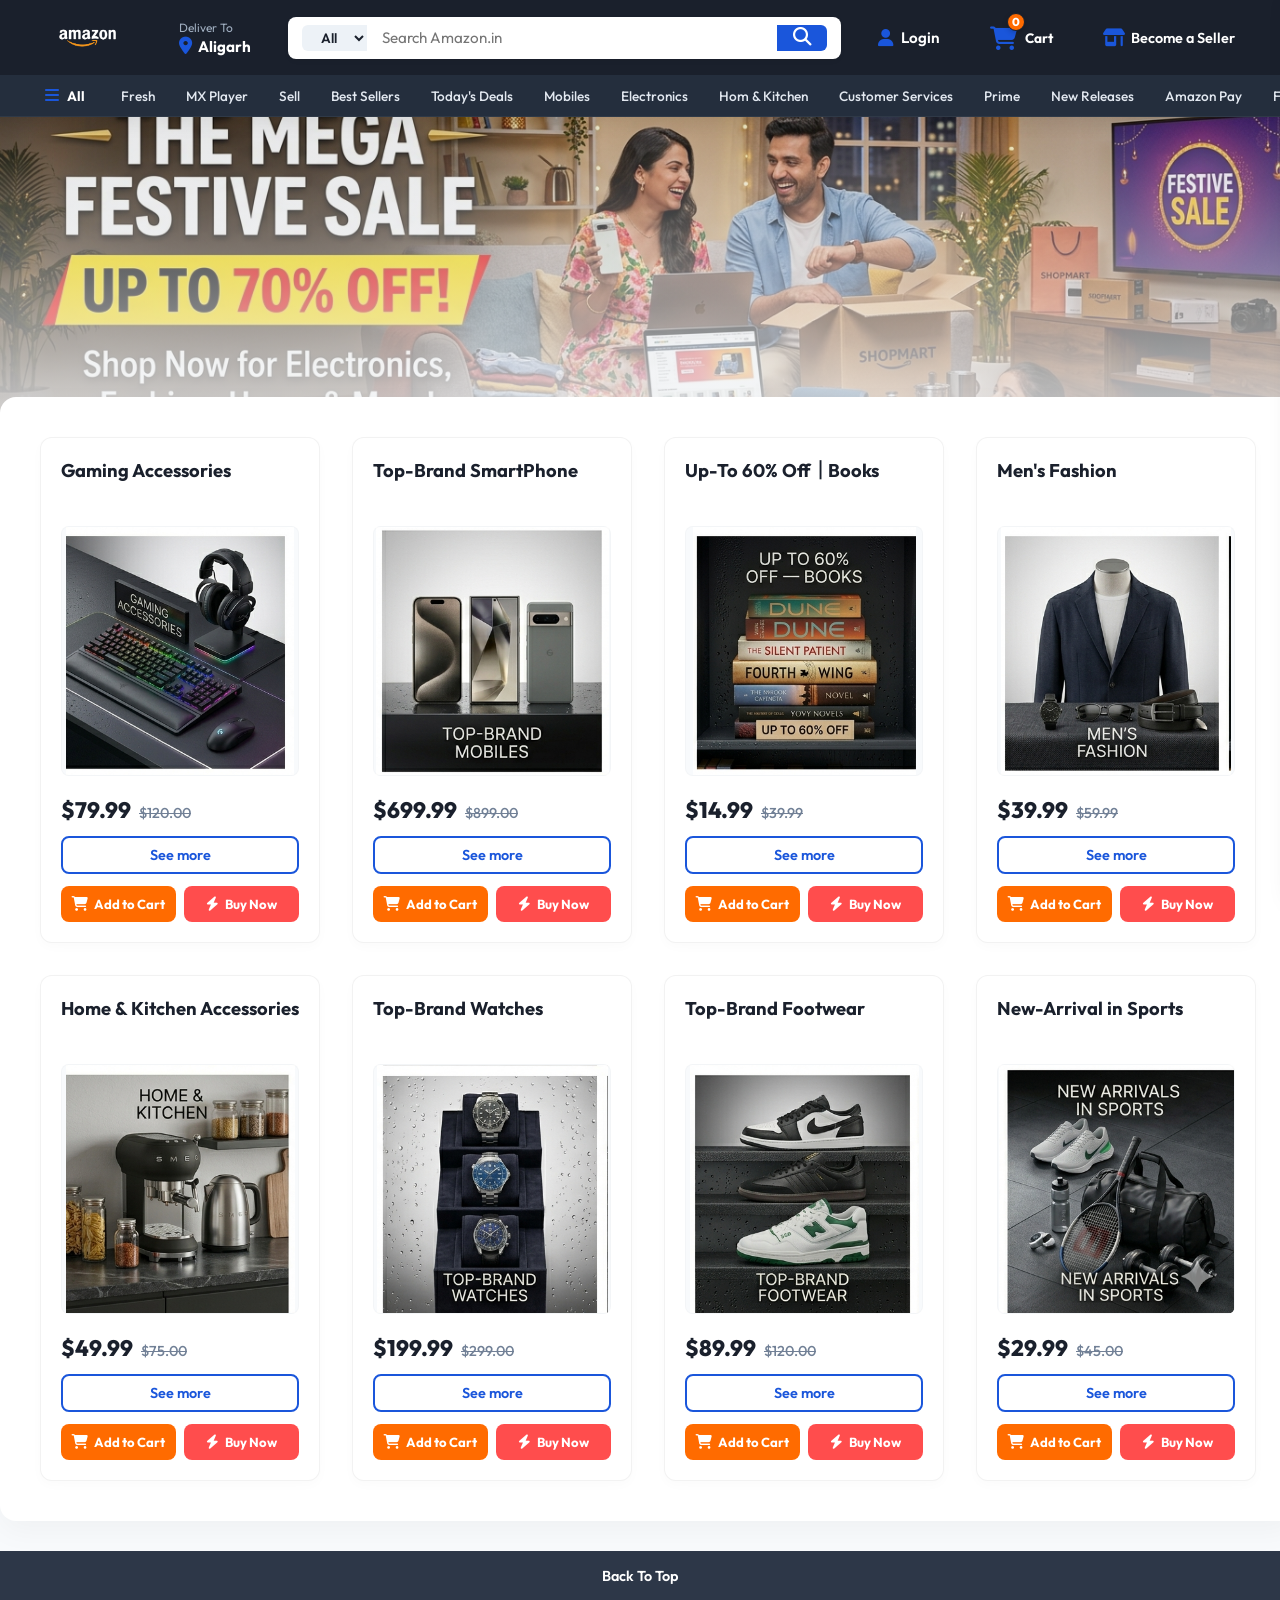
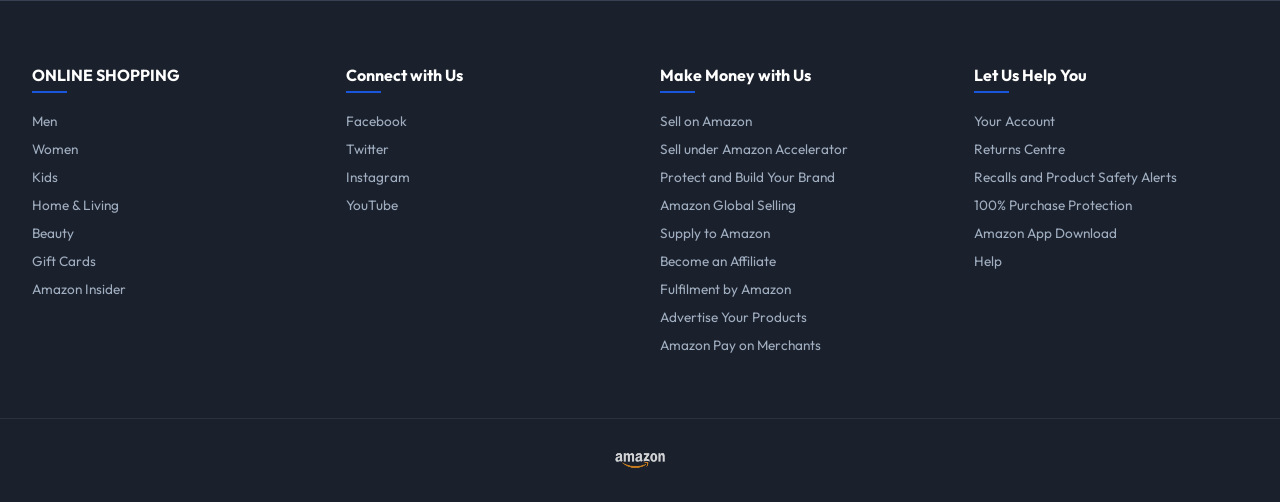
==== commit da05dd9d: "Update print statement from 'Hello' to 'Goodbye'" ====
--- a/index.html
+++ b/index.html
@@ -89,6 +89,12 @@
       </header>
 
       <div class="main">
+            <div class="hero-slider">
+          <div class="slide" style="background-image: linear-gradient(to bottom, rgba(26, 32, 44, 0.1), rgba(248, 250, 252, 1)), url('Images/hero1.png');"></div>
+          <div class="slide" style="background-image: linear-gradient(to bottom, rgba(26, 32, 44, 0.1), rgba(248, 250, 252, 1)), url('Images/hero2.png');"></div>
+          <div class="slide" style="background-image: linear-gradient(to bottom, rgba(26, 32, 44, 0.1), rgba(248, 250, 252, 1)), url('Images/hero3.png');"></div>
+          <div class="slide" style="background-image: linear-gradient(to bottom, rgba(26, 32, 44, 0.1), rgba(248, 250, 252, 1)), url('Images/hero4.png');"></div>
+        </div>
         
       </div>
       <!-- Main Content -->
@@ -455,4 +461,4 @@
           <!-- Storefront Script Link -->
           <script src="store.js"></script>
 </body>
-</html>+</html>
